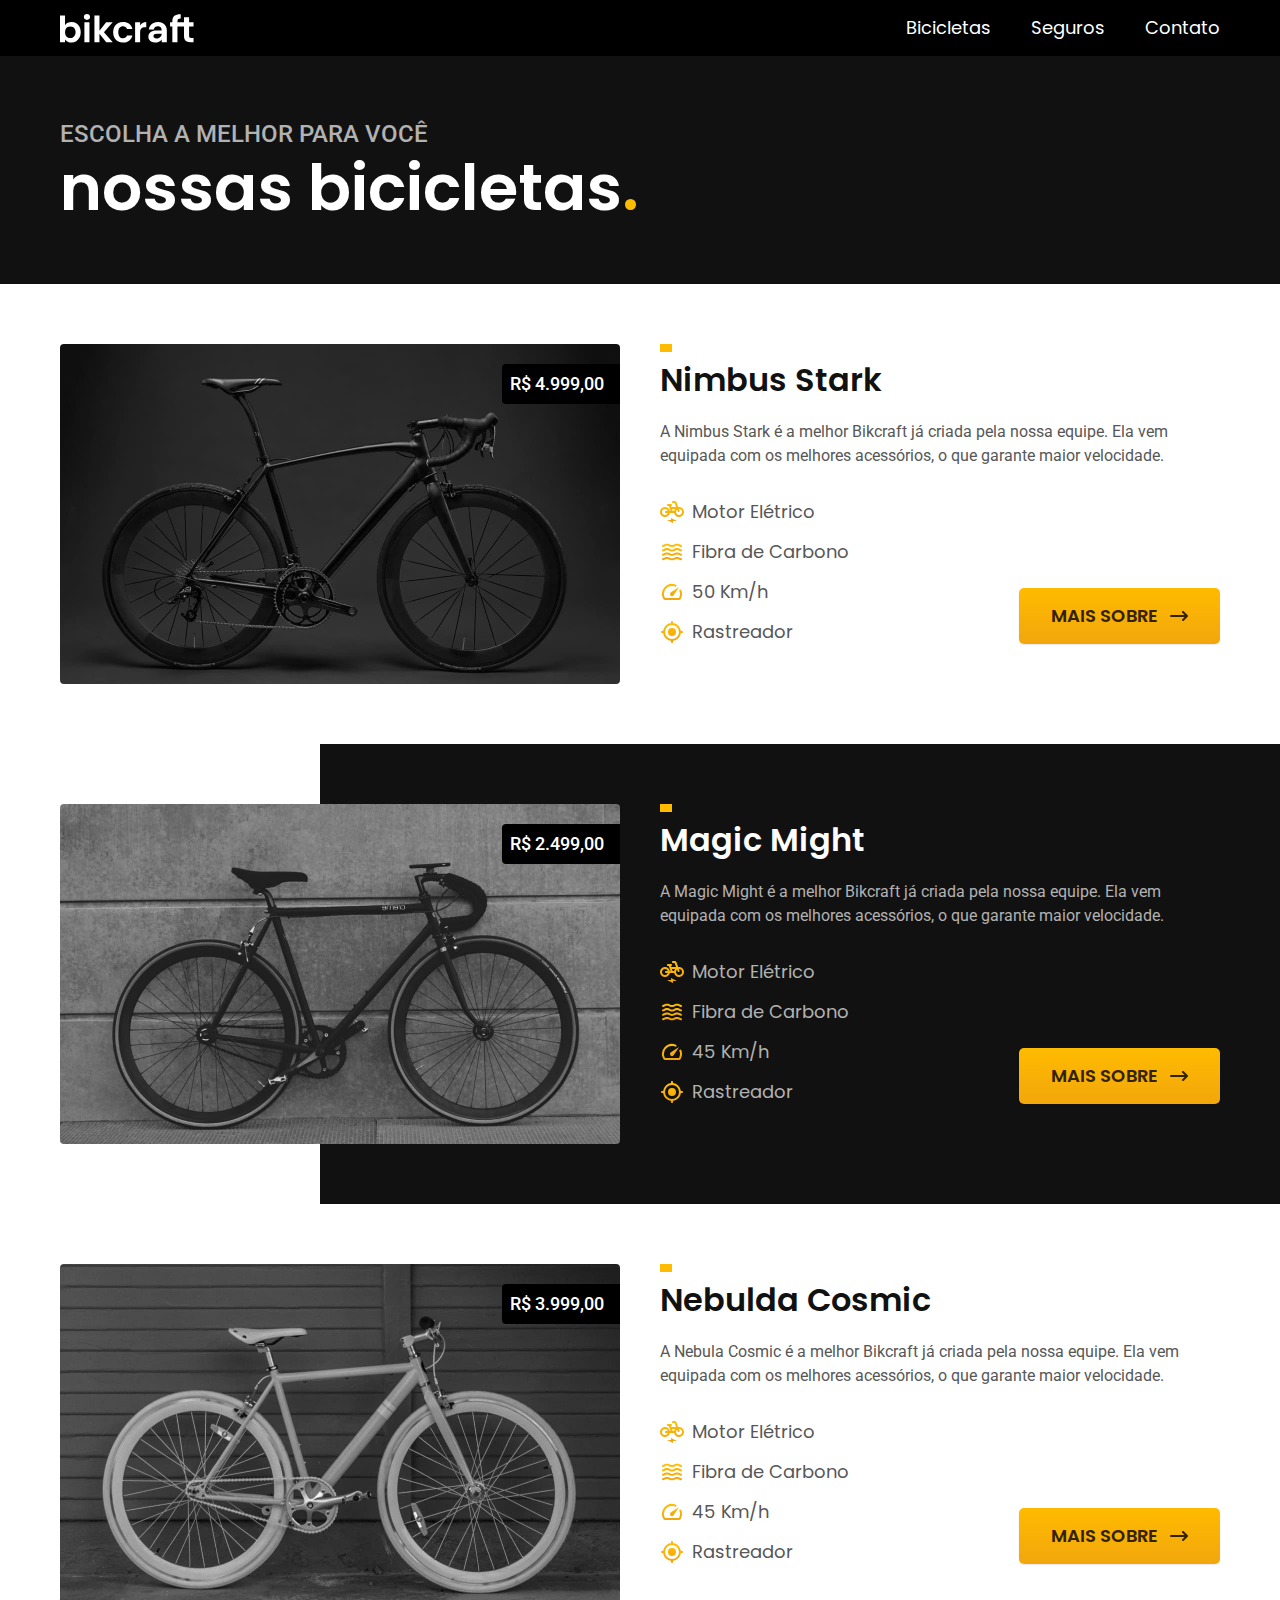
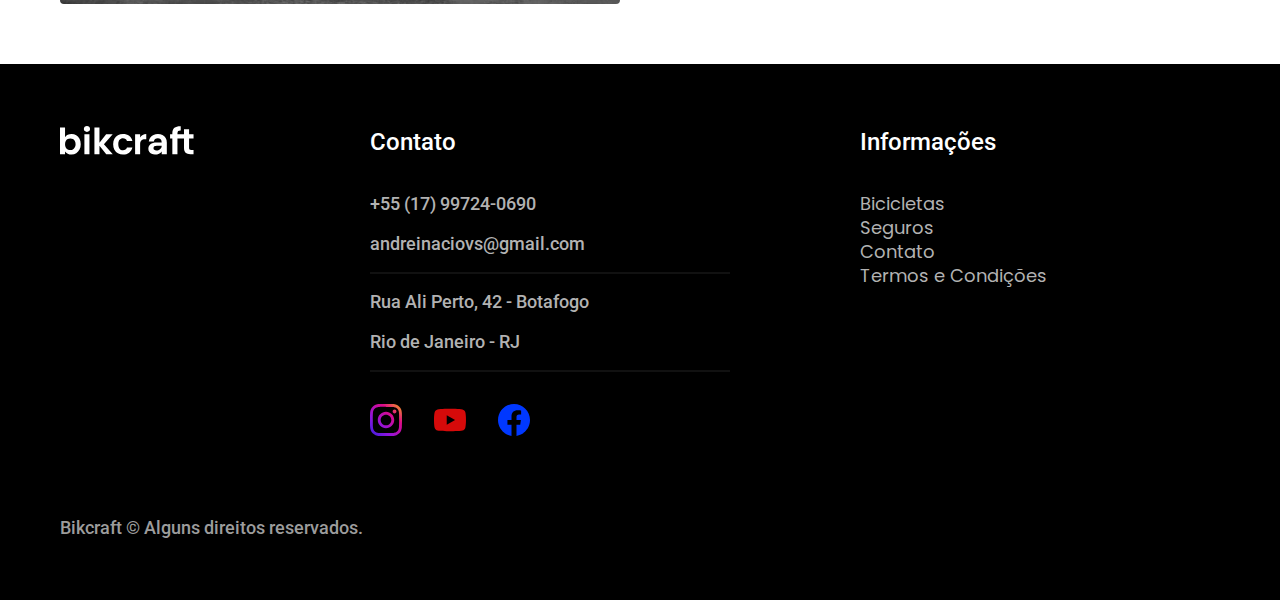
==== bicicletas.html @ 6a209687 "feat (bicicletas): criacao da pagina de bicicletas" ====
<!DOCTYPE html>
<html lang="en">

<head>
  <meta charset="UTF-8" />
  <meta name="viewport" content="width=device-width, initial-scale=1.0" />
  <meta name="description" content="Termos e condições de uso de nossos produtos." />
  <link rel="preconnect" href="https://fonts.googleapis.com" />
  <link rel="preconnect" href="https://fonts.gstatic.com" crossorigin />
  <link
    href="https://fonts.googleapis.com/css2?family=Poppins:ital,wght@0,100;0,200;0,300;0,400;0,500;0,600;0,700;0,800;0,900;1,100;1,200;1,300;1,400;1,500;1,600;1,700;1,800;1,900&family=Roboto:ital,wght@0,100;0,300;0,400;0,500;0,700;0,900;1,100;1,300;1,400;1,500;1,700;1,900&family=Merriweather:ital,wght@0,300;0,400;0,700;0,900;1,300;1,400;1,700;1,900&display=swap"
    rel="stylesheet" />
  <link rel="stylesheet" href="./css/style.css" />
  <link rel="shortcut icon" href="./img/favicon.svg" type="image/x-icon" />
  <title>Bikcraft - Bicicletas</title>
</head>

<body id="bicicletas">
  <!--  HEADER -->
  <header class="header-bg">
    <div class="container header">
      <a class="logo" href="./">
        <img src="./img/bikcraft.svg" alt="Bikcraft" />
      </a>
      <nav aria-label="primaria">
        <ul class="header-menu c0 font1-m">
          <li>
            <a class="header-bicicletas" href="./bicicletas.html">Bicicletas</a>
          </li>
          <li><a class="header-seguros" href="./seguros.html">Seguros</a></li>
          <li><a class="header-contato" href="./contato.html">Contato</a></li>
        </ul>
      </nav>
    </div>
  </header>

  <main>
    <div class="title-bg">
      <div class="title container">
        <span class="font2-l-bold c5">ESCOLHA A MELHOR PARA VOCÊ</span>
        <h1 class="termo-title c0 font1-2xl">
          nossas bicicletas<span class="p1">.</span>
        </h1>
      </div>
    </div>

    <div class="bicicletas container">
      <div class="bicicletas-imagem">
        <img src="./img/bicicletas/nimbus.jpg" alt="Bicicleat Preta">
        <span class="font2-m c0">R$ 4.999,00</span>
      </div>
      <div class="bicicletas-conteudo">
        <h2 class="font1-xl">Nimbus Stark</h2>
        <p class="font2-s c8">A Nimbus Stark é a melhor Bikcraft já criada pela nossa equipe. Ela vem equipada com os
          melhores
          acessórios, o que garante maior velocidade.</p>
        <ul class="font1-m c8">
          <li><img src="./img/icones/eletrica.svg" alt="">Motor Elétrico</li>
          <li><img src="./img//icones/carbono.svg" alt="">Fibra de Carbono</li>
          <li><img src="./img/icones/velocidade.svg" alt="">50 Km/h</li>
          <li><img src="./img/icones/rastreador.svg" alt="">Rastreador</li>
        </ul>
        <a class="btn seta" href="./bicicletas/nimbus.html">MAIS SOBRE</a>
      </div>
    </div>

    <div class="bicicletas-bg">
      <div class="bicicletas container">
        <div class="bicicletas-imagem">
          <img src="./img/bicicletas/magic.jpg" alt="Bicicleat Preta">
          <span class="font2-m c0">R$ 2.499,00</span>
        </div>
        <div class="bicicletas-conteudo">
          <h2 class="font1-xl c0">Magic Might</h2>
          <p class="font2-s c5">A Magic Might é a melhor Bikcraft já criada pela nossa equipe. Ela vem equipada com os
            melhores acessórios, o que garante maior velocidade.</p>
          <ul class="font1-m c5">
            <li><img src="./img/icones/eletrica.svg" alt="">Motor Elétrico</li>
            <li><img src="./img//icones/carbono.svg" alt="">Fibra de Carbono</li>
            <li><img src="./img/icones/velocidade.svg" alt="">45 Km/h</li>
            <li><img src="./img/icones/rastreador.svg" alt="">Rastreador</li>
          </ul>
          <a class="btn seta" href="./bicicletas/magic.html">MAIS SOBRE</a>
        </div>
      </div>
    </div>

    <div class="bicicletas container">
      <div class="bicicletas-imagem">
        <img src="./img/bicicletas/nebula.jpg" alt="Bicicleat cinza">
        <span class="font2-m c0">R$ 3.999,00</span>
      </div>
      <div class="bicicletas-conteudo">
        <h2 class="font1-xl">Nebulda Cosmic</h2>
        <p class="font2-s c8">A Nebula Cosmic é a melhor Bikcraft já criada pela nossa equipe. Ela vem equipada com os
          melhores acessórios, o que garante maior velocidade.</p>
        <ul class="font1-m c8">
          <li><img src="./img/icones/eletrica.svg" alt="">Motor Elétrico</li>
          <li><img src="./img//icones/carbono.svg" alt="">Fibra de Carbono</li>
          <li><img src="./img/icones/velocidade.svg" alt="">45 Km/h</li>
          <li><img src="./img/icones/rastreador.svg" alt="">Rastreador</li>
        </ul>
        <a class="btn seta" href="./bicicletas/nebula.html">MAIS SOBRE</a>
      </div>
    </div>
  </main>

  <!-- Footer -->
  <footer class="footer-bg">
    <div class="container footer">
      <img src="./img/bikcraft.svg" alt="" />
      <div class="footer-contato">
        <h3 class="font2-l-bold c0">Contato</h3>
        <ul class="font2-m c5">
          <li><a href="tel:+5517997240690">+55 (17) 99724-0690</a></li>
          <li>
            <a href="mailto:andreinaciovs@gmail.com">andreinaciovs@gmail.com</a>
          </li>
          <li>Rua Ali Perto, 42 - Botafogo</li>
          <li>Rio de Janeiro - RJ</li>
        </ul>
        <div class="footer-redes">
          <a href="./">
            <img src="./img/redes/instagram.svg" alt="Instagram" />
          </a>
          <a href="./">
            <img src="./img/redes/youtube.svg" alt="Youtube" />
          </a>
          <a href="./">
            <img src="./img/redes/facebook.svg" alt="Facebook" />
          </a>
        </div>
      </div>
      <div class="footer-informacoes">
        <h3 class="font2-l-bold c0">Informações</h3>
        <nav>
          <ul class="font1-m c5">
            <li><a href="./bicicletas.html">Bicicletas</a></li>
            <li><a href="./seguros.html">Seguros</a></li>
            <li><a href="./contato.html">Contato</a></li>
            <li><a href="./termos.html">Termos e Condições</a></li>
          </ul>
        </nav>
      </div>
      <p class="footer-copy font2-m c6">
        Bikcraft © Alguns direitos reservados.
      </p>
    </div>
  </footer>
</body>

</html>
---- css/style.css ----
@import "./global/global.css";
@import "./utils/tipografia.css";
@import "./utils/cores.css";

@import "./global/header.css";
@import "./global/footer.css";

/* Utilidades */
@import "./utils/components.css";

/* Home */
@import "./home/introducao.css";
@import "./home/tecnologia.css";
@import "./home/parceiros.css";
@import "./home/depoimento.css";

/* Bicicletas */
@import "./bicicletas/bicicletas-list.css";
@import "./bicicletas/bicicletas.css";

/* Seguros */
@import "./home/seguros.css";

/* Termos */
@import "./termos/termos.css";
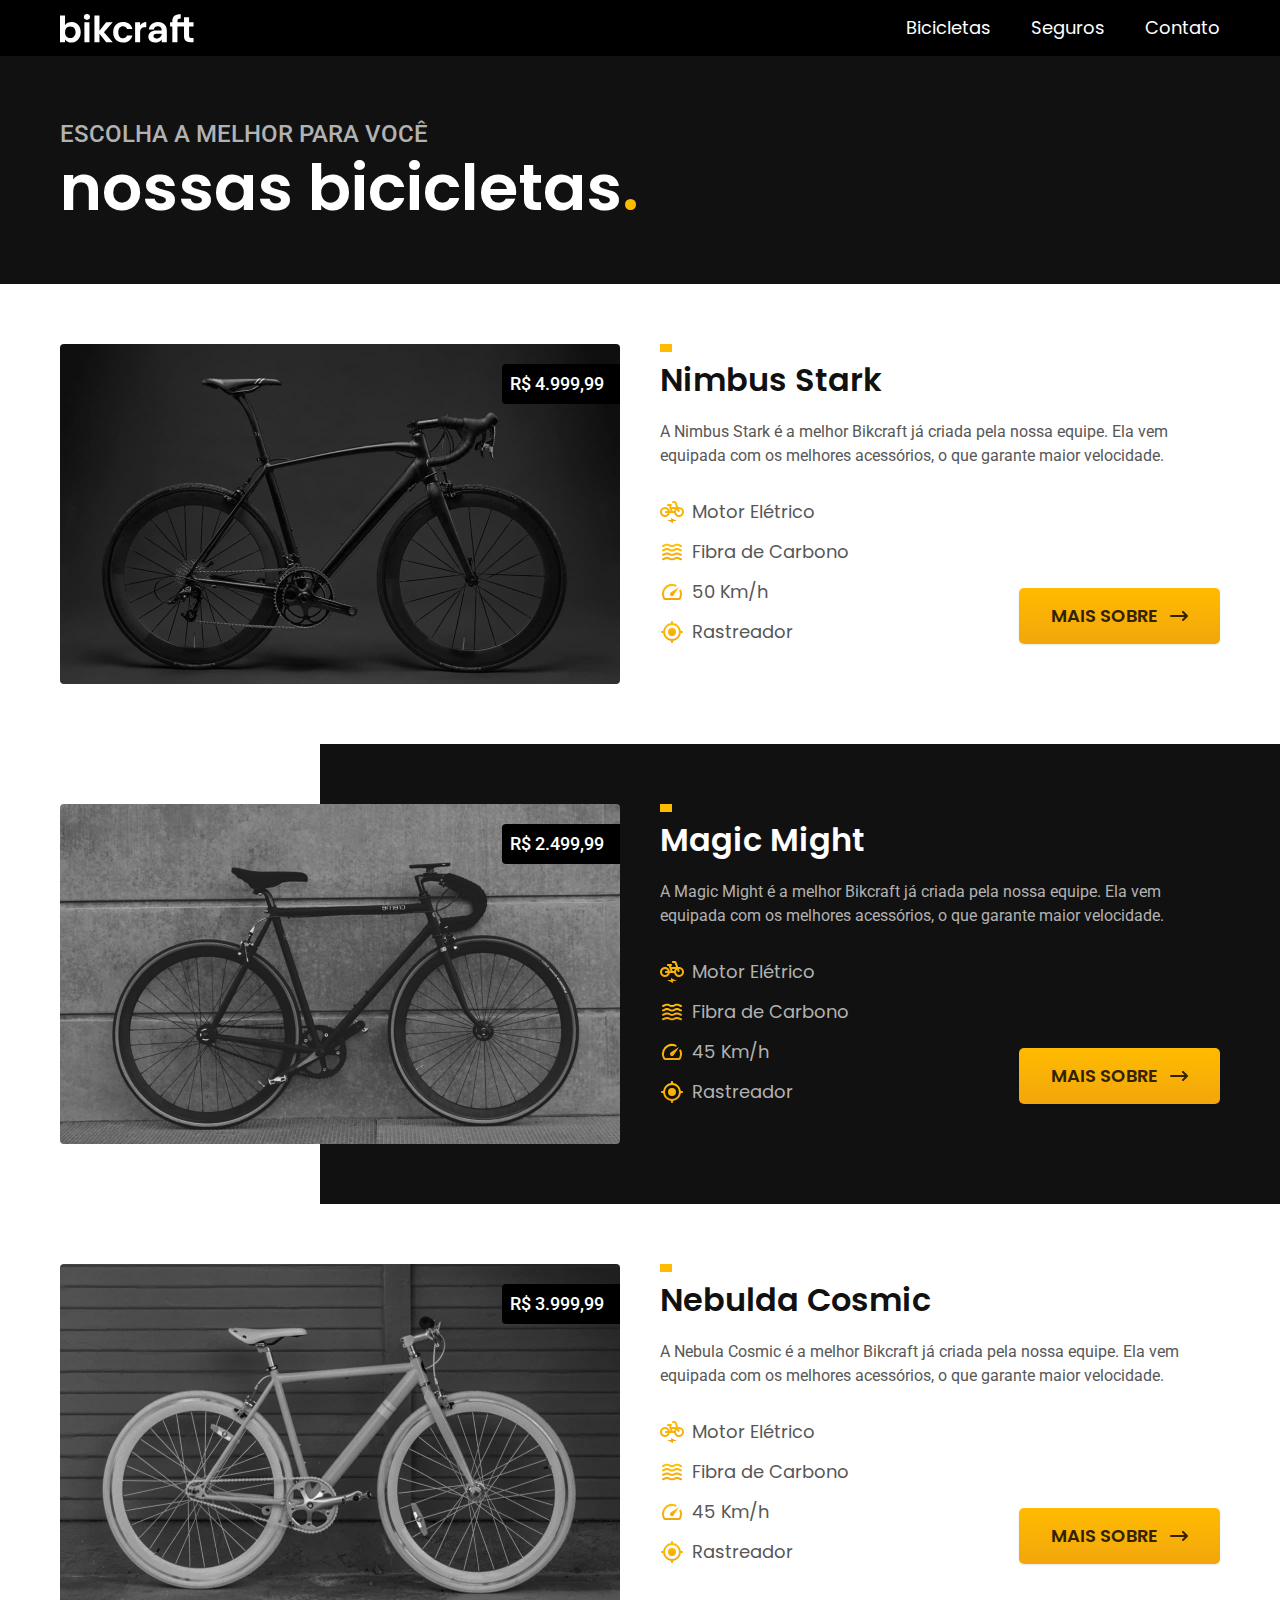
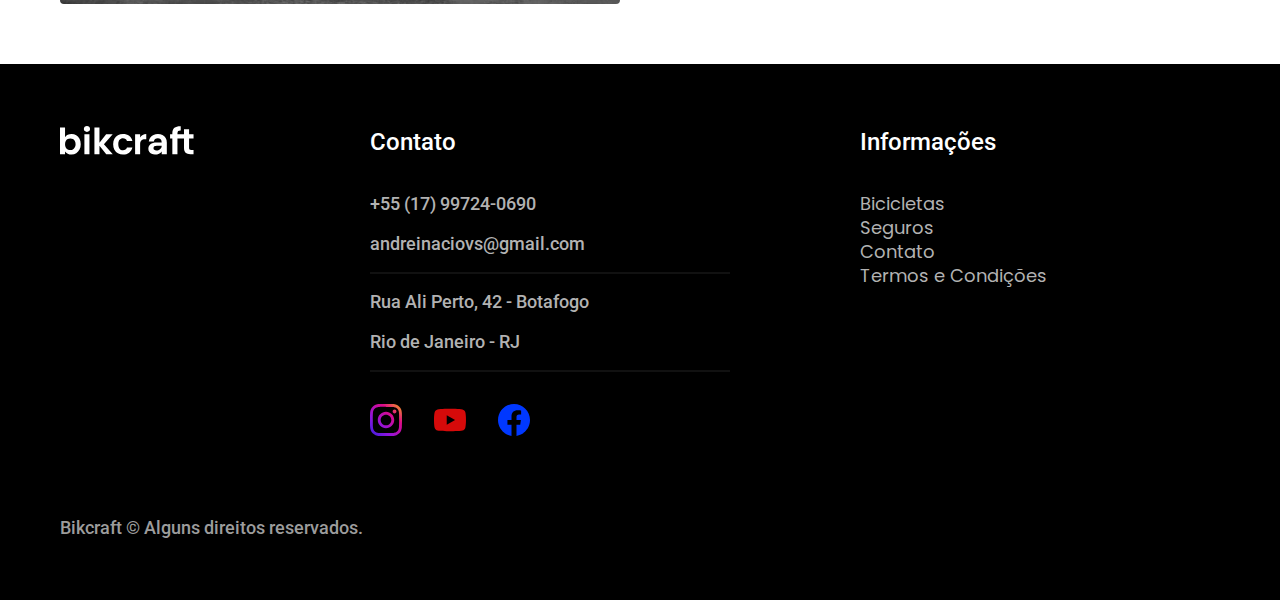
==== commit 095cc516: "fix (global): alterando precificacoes" ====
--- a/bicicletas.html
+++ b/bicicletas.html
@@ -1,152 +1,182 @@
 <!DOCTYPE html>
 <html lang="en">
+  <head>
+    <meta charset="UTF-8" />
+    <meta name="viewport" content="width=device-width, initial-scale=1.0" />
+    <meta
+      name="description"
+      content="Termos e condições de uso de nossos produtos."
+    />
+    <link rel="preconnect" href="https://fonts.googleapis.com" />
+    <link rel="preconnect" href="https://fonts.gstatic.com" crossorigin />
+    <link
+      href="https://fonts.googleapis.com/css2?family=Poppins:ital,wght@0,100;0,200;0,300;0,400;0,500;0,600;0,700;0,800;0,900;1,100;1,200;1,300;1,400;1,500;1,600;1,700;1,800;1,900&family=Roboto:ital,wght@0,100;0,300;0,400;0,500;0,700;0,900;1,100;1,300;1,400;1,500;1,700;1,900&family=Merriweather:ital,wght@0,300;0,400;0,700;0,900;1,300;1,400;1,700;1,900&display=swap"
+      rel="stylesheet"
+    />
+    <link rel="stylesheet" href="./css/style.css" />
+    <link rel="shortcut icon" href="./img/favicon.svg" type="image/x-icon" />
+    <title>Bikcraft - Bicicletas</title>
+  </head>
 
-<head>
-  <meta charset="UTF-8" />
-  <meta name="viewport" content="width=device-width, initial-scale=1.0" />
-  <meta name="description" content="Termos e condições de uso de nossos produtos." />
-  <link rel="preconnect" href="https://fonts.googleapis.com" />
-  <link rel="preconnect" href="https://fonts.gstatic.com" crossorigin />
-  <link
-    href="https://fonts.googleapis.com/css2?family=Poppins:ital,wght@0,100;0,200;0,300;0,400;0,500;0,600;0,700;0,800;0,900;1,100;1,200;1,300;1,400;1,500;1,600;1,700;1,800;1,900&family=Roboto:ital,wght@0,100;0,300;0,400;0,500;0,700;0,900;1,100;1,300;1,400;1,500;1,700;1,900&family=Merriweather:ital,wght@0,300;0,400;0,700;0,900;1,300;1,400;1,700;1,900&display=swap"
-    rel="stylesheet" />
-  <link rel="stylesheet" href="./css/style.css" />
-  <link rel="shortcut icon" href="./img/favicon.svg" type="image/x-icon" />
-  <title>Bikcraft - Bicicletas</title>
-</head>
-
-<body id="bicicletas">
-  <!--  HEADER -->
-  <header class="header-bg">
-    <div class="container header">
-      <a class="logo" href="./">
-        <img src="./img/bikcraft.svg" alt="Bikcraft" />
-      </a>
-      <nav aria-label="primaria">
-        <ul class="header-menu c0 font1-m">
-          <li>
-            <a class="header-bicicletas" href="./bicicletas.html">Bicicletas</a>
-          </li>
-          <li><a class="header-seguros" href="./seguros.html">Seguros</a></li>
-          <li><a class="header-contato" href="./contato.html">Contato</a></li>
-        </ul>
-      </nav>
-    </div>
-  </header>
-
-  <main>
-    <div class="title-bg">
-      <div class="title container">
-        <span class="font2-l-bold c5">ESCOLHA A MELHOR PARA VOCÊ</span>
-        <h1 class="termo-title c0 font1-2xl">
-          nossas bicicletas<span class="p1">.</span>
-        </h1>
-      </div>
-    </div>
-
-    <div class="bicicletas container">
-      <div class="bicicletas-imagem">
-        <img src="./img/bicicletas/nimbus.jpg" alt="Bicicleat Preta">
-        <span class="font2-m c0">R$ 4.999,00</span>
-      </div>
-      <div class="bicicletas-conteudo">
-        <h2 class="font1-xl">Nimbus Stark</h2>
-        <p class="font2-s c8">A Nimbus Stark é a melhor Bikcraft já criada pela nossa equipe. Ela vem equipada com os
-          melhores
-          acessórios, o que garante maior velocidade.</p>
-        <ul class="font1-m c8">
-          <li><img src="./img/icones/eletrica.svg" alt="">Motor Elétrico</li>
-          <li><img src="./img//icones/carbono.svg" alt="">Fibra de Carbono</li>
-          <li><img src="./img/icones/velocidade.svg" alt="">50 Km/h</li>
-          <li><img src="./img/icones/rastreador.svg" alt="">Rastreador</li>
-        </ul>
-        <a class="btn seta" href="./bicicletas/nimbus.html">MAIS SOBRE</a>
-      </div>
-    </div>
-
-    <div class="bicicletas-bg">
-      <div class="bicicletas container">
-        <div class="bicicletas-imagem">
-          <img src="./img/bicicletas/magic.jpg" alt="Bicicleat Preta">
-          <span class="font2-m c0">R$ 2.499,00</span>
-        </div>
-        <div class="bicicletas-conteudo">
-          <h2 class="font1-xl c0">Magic Might</h2>
-          <p class="font2-s c5">A Magic Might é a melhor Bikcraft já criada pela nossa equipe. Ela vem equipada com os
-            melhores acessórios, o que garante maior velocidade.</p>
-          <ul class="font1-m c5">
-            <li><img src="./img/icones/eletrica.svg" alt="">Motor Elétrico</li>
-            <li><img src="./img//icones/carbono.svg" alt="">Fibra de Carbono</li>
-            <li><img src="./img/icones/velocidade.svg" alt="">45 Km/h</li>
-            <li><img src="./img/icones/rastreador.svg" alt="">Rastreador</li>
-          </ul>
-          <a class="btn seta" href="./bicicletas/magic.html">MAIS SOBRE</a>
-        </div>
-      </div>
-    </div>
-
-    <div class="bicicletas container">
-      <div class="bicicletas-imagem">
-        <img src="./img/bicicletas/nebula.jpg" alt="Bicicleat cinza">
-        <span class="font2-m c0">R$ 3.999,00</span>
-      </div>
-      <div class="bicicletas-conteudo">
-        <h2 class="font1-xl">Nebulda Cosmic</h2>
-        <p class="font2-s c8">A Nebula Cosmic é a melhor Bikcraft já criada pela nossa equipe. Ela vem equipada com os
-          melhores acessórios, o que garante maior velocidade.</p>
-        <ul class="font1-m c8">
-          <li><img src="./img/icones/eletrica.svg" alt="">Motor Elétrico</li>
-          <li><img src="./img//icones/carbono.svg" alt="">Fibra de Carbono</li>
-          <li><img src="./img/icones/velocidade.svg" alt="">45 Km/h</li>
-          <li><img src="./img/icones/rastreador.svg" alt="">Rastreador</li>
-        </ul>
-        <a class="btn seta" href="./bicicletas/nebula.html">MAIS SOBRE</a>
-      </div>
-    </div>
-  </main>
-
-  <!-- Footer -->
-  <footer class="footer-bg">
-    <div class="container footer">
-      <img src="./img/bikcraft.svg" alt="" />
-      <div class="footer-contato">
-        <h3 class="font2-l-bold c0">Contato</h3>
-        <ul class="font2-m c5">
-          <li><a href="tel:+5517997240690">+55 (17) 99724-0690</a></li>
-          <li>
-            <a href="mailto:andreinaciovs@gmail.com">andreinaciovs@gmail.com</a>
-          </li>
-          <li>Rua Ali Perto, 42 - Botafogo</li>
-          <li>Rio de Janeiro - RJ</li>
-        </ul>
-        <div class="footer-redes">
-          <a href="./">
-            <img src="./img/redes/instagram.svg" alt="Instagram" />
-          </a>
-          <a href="./">
-            <img src="./img/redes/youtube.svg" alt="Youtube" />
-          </a>
-          <a href="./">
-            <img src="./img/redes/facebook.svg" alt="Facebook" />
-          </a>
-        </div>
-      </div>
-      <div class="footer-informacoes">
-        <h3 class="font2-l-bold c0">Informações</h3>
-        <nav>
-          <ul class="font1-m c5">
-            <li><a href="./bicicletas.html">Bicicletas</a></li>
-            <li><a href="./seguros.html">Seguros</a></li>
-            <li><a href="./contato.html">Contato</a></li>
-            <li><a href="./termos.html">Termos e Condições</a></li>
+  <body id="bicicletas">
+    <!--  HEADER -->
+    <header class="header-bg">
+      <div class="container header">
+        <a class="logo" href="./">
+          <img src="./img/bikcraft.svg" alt="Bikcraft" />
+        </a>
+        <nav aria-label="primaria">
+          <ul class="header-menu c0 font1-m">
+            <li>
+              <a class="header-bicicletas" href="./bicicletas.html"
+                >Bicicletas</a
+              >
+            </li>
+            <li><a class="header-seguros" href="./seguros.html">Seguros</a></li>
+            <li><a class="header-contato" href="./contato.html">Contato</a></li>
           </ul>
         </nav>
       </div>
-      <p class="footer-copy font2-m c6">
-        Bikcraft © Alguns direitos reservados.
-      </p>
-    </div>
-  </footer>
-</body>
+    </header>
 
-</html>+    <main>
+      <!-- Titulo -->
+      <div class="title-bg">
+        <div class="title container">
+          <span class="font2-l-bold c5">ESCOLHA A MELHOR PARA VOCÊ</span>
+          <h1 class="termo-title c0 font1-2xl">
+            nossas bicicletas<span class="p1">.</span>
+          </h1>
+        </div>
+      </div>
+
+      <!-- Conteudo -->
+      <div class="bicicletas container">
+        <div class="bicicletas-imagem">
+          <img src="./img/bicicletas/nimbus.jpg" alt="Bicicleat Preta" />
+          <span class="font2-m c0">R$ 4.999,99</span>
+        </div>
+        <div class="bicicletas-conteudo">
+          <h2 class="font1-xl">Nimbus Stark</h2>
+          <p class="font2-s c8">
+            A Nimbus Stark é a melhor Bikcraft já criada pela nossa equipe. Ela
+            vem equipada com os melhores acessórios, o que garante maior
+            velocidade.
+          </p>
+          <ul class="font1-m c8">
+            <li>
+              <img src="./img/icones/eletrica.svg" alt="" />Motor Elétrico
+            </li>
+            <li>
+              <img src="./img//icones/carbono.svg" alt="" />Fibra de Carbono
+            </li>
+            <li><img src="./img/icones/velocidade.svg" alt="" />50 Km/h</li>
+            <li><img src="./img/icones/rastreador.svg" alt="" />Rastreador</li>
+          </ul>
+          <a class="btn seta" href="./bicicletas/nimbus.html">MAIS SOBRE</a>
+        </div>
+      </div>
+      <!-- Conteudo -->
+      <div class="bicicletas-bg">
+        <div class="bicicletas container">
+          <div class="bicicletas-imagem">
+            <img src="./img/bicicletas/magic.jpg" alt="Bicicleat Preta" />
+            <span class="font2-m c0">R$ 2.499,99</span>
+          </div>
+          <div class="bicicletas-conteudo">
+            <h2 class="font1-xl c0">Magic Might</h2>
+            <p class="font2-s c5">
+              A Magic Might é a melhor Bikcraft já criada pela nossa equipe. Ela
+              vem equipada com os melhores acessórios, o que garante maior
+              velocidade.
+            </p>
+            <ul class="font1-m c5">
+              <li>
+                <img src="./img/icones/eletrica.svg" alt="" />Motor Elétrico
+              </li>
+              <li>
+                <img src="./img//icones/carbono.svg" alt="" />Fibra de Carbono
+              </li>
+              <li><img src="./img/icones/velocidade.svg" alt="" />45 Km/h</li>
+              <li>
+                <img src="./img/icones/rastreador.svg" alt="" />Rastreador
+              </li>
+            </ul>
+            <a class="btn seta" href="./bicicletas/magic.html">MAIS SOBRE</a>
+          </div>
+        </div>
+      </div>
+      <!-- Conteudo -->
+      <div class="bicicletas container">
+        <div class="bicicletas-imagem">
+          <img src="./img/bicicletas/nebula.jpg" alt="Bicicleat cinza" />
+          <span class="font2-m c0">R$ 3.999,99</span>
+        </div>
+        <div class="bicicletas-conteudo">
+          <h2 class="font1-xl">Nebulda Cosmic</h2>
+          <p class="font2-s c8">
+            A Nebula Cosmic é a melhor Bikcraft já criada pela nossa equipe. Ela
+            vem equipada com os melhores acessórios, o que garante maior
+            velocidade.
+          </p>
+          <ul class="font1-m c8">
+            <li>
+              <img src="./img/icones/eletrica.svg" alt="" />Motor Elétrico
+            </li>
+            <li>
+              <img src="./img//icones/carbono.svg" alt="" />Fibra de Carbono
+            </li>
+            <li><img src="./img/icones/velocidade.svg" alt="" />45 Km/h</li>
+            <li><img src="./img/icones/rastreador.svg" alt="" />Rastreador</li>
+          </ul>
+          <a class="btn seta" href="./bicicletas/nebula.html">MAIS SOBRE</a>
+        </div>
+      </div>
+    </main>
+
+    <!-- Footer -->
+    <footer class="footer-bg">
+      <div class="container footer">
+        <img src="./img/bikcraft.svg" alt="" />
+        <div class="footer-contato">
+          <h3 class="font2-l-bold c0">Contato</h3>
+          <ul class="font2-m c5">
+            <li><a href="tel:+5517997240690">+55 (17) 99724-0690</a></li>
+            <li>
+              <a href="mailto:andreinaciovs@gmail.com"
+                >andreinaciovs@gmail.com</a
+              >
+            </li>
+            <li>Rua Ali Perto, 42 - Botafogo</li>
+            <li>Rio de Janeiro - RJ</li>
+          </ul>
+          <div class="footer-redes">
+            <a href="./">
+              <img src="./img/redes/instagram.svg" alt="Instagram" />
+            </a>
+            <a href="./">
+              <img src="./img/redes/youtube.svg" alt="Youtube" />
+            </a>
+            <a href="./">
+              <img src="./img/redes/facebook.svg" alt="Facebook" />
+            </a>
+          </div>
+        </div>
+        <div class="footer-informacoes">
+          <h3 class="font2-l-bold c0">Informações</h3>
+          <nav>
+            <ul class="font1-m c5">
+              <li><a href="./bicicletas.html">Bicicletas</a></li>
+              <li><a href="./seguros.html">Seguros</a></li>
+              <li><a href="./contato.html">Contato</a></li>
+              <li><a href="./termos.html">Termos e Condições</a></li>
+            </ul>
+          </nav>
+        </div>
+        <p class="footer-copy font2-m c6">
+          Bikcraft © Alguns direitos reservados.
+        </p>
+      </div>
+    </footer>
+  </body>
+</html>
--- a/css/style.css
+++ b/css/style.css
@@ -14,12 +14,18 @@
 @import "./home/parceiros.css";
 @import "./home/depoimento.css";
 
+/* Bicicleta */
+@import "./bicicleta/bicicleta.css";
+@import "./bicicleta/seguro.css";
+
 /* Bicicletas */
 @import "./bicicletas/bicicletas-list.css";
 @import "./bicicletas/bicicletas.css";
 
 /* Seguros */
-@import "./home/seguros.css";
+@import "./seguros/seguros.css";
+@import "./seguros/vantagens.css";
+@import "./seguros/perguntas.css";
 
 /* Termos */
 @import "./termos/termos.css";
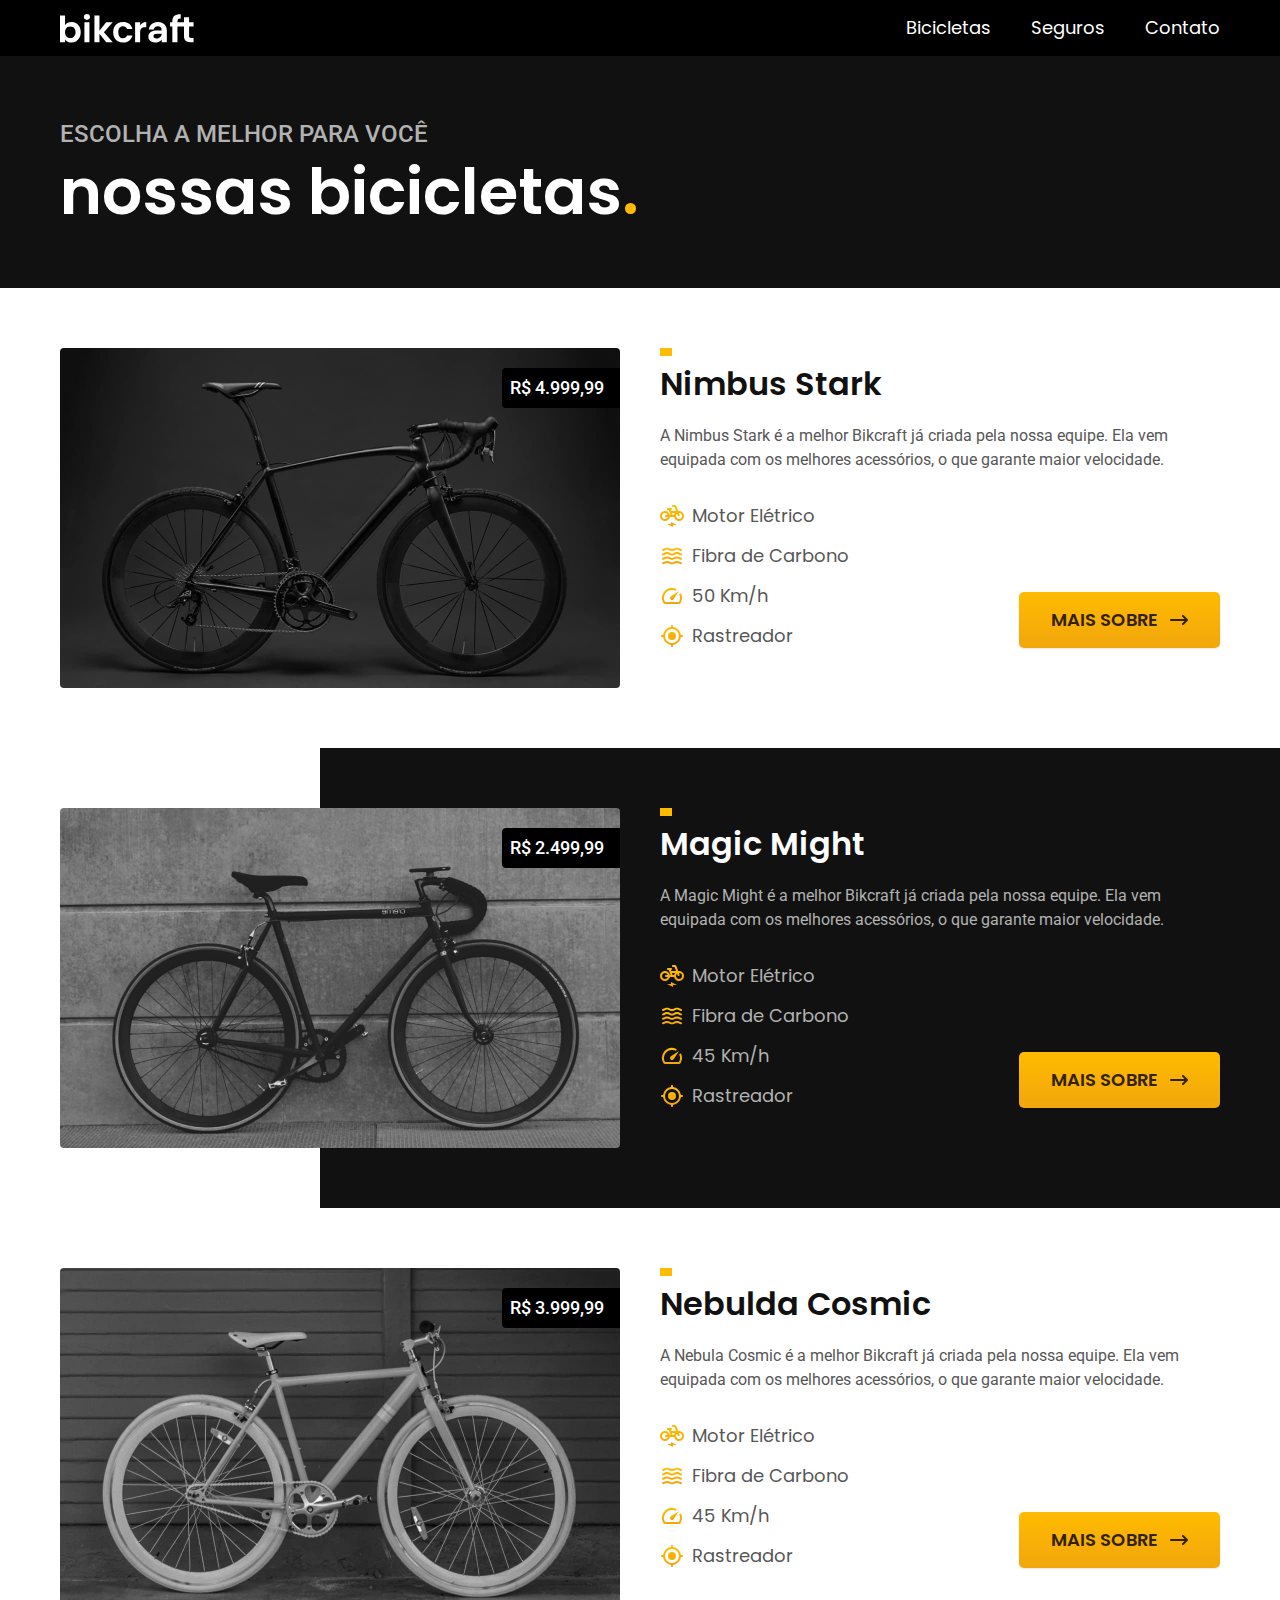
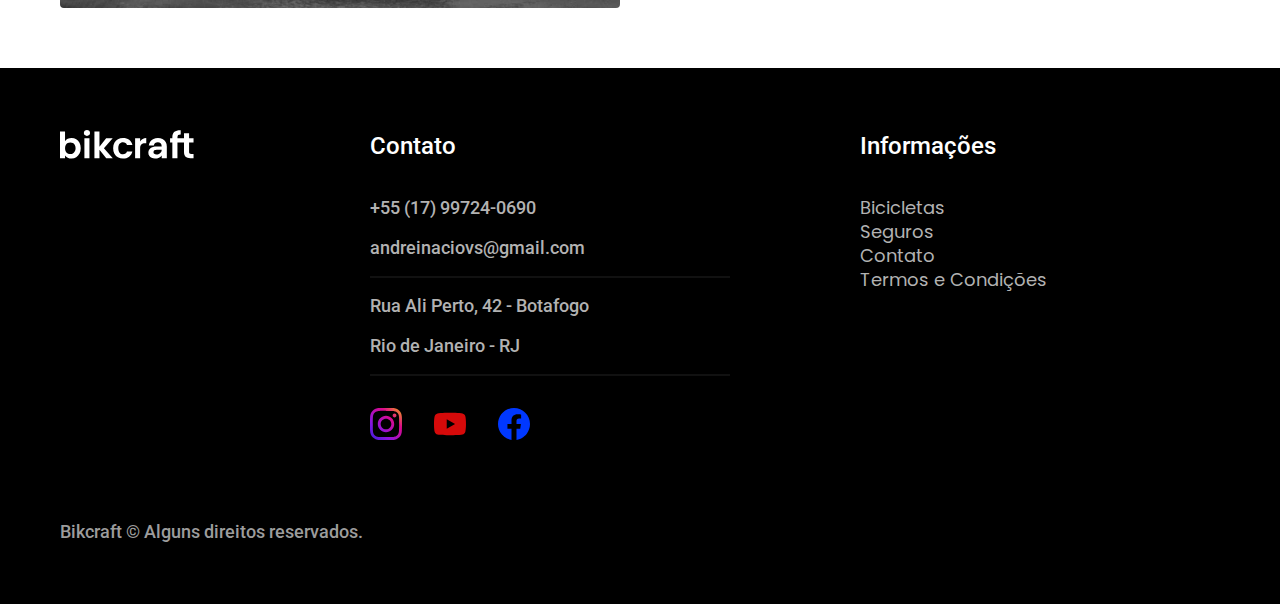
==== commit 2e9e4555: "fix (global): alterando tag errada do title" ====
--- a/bicicletas.html
+++ b/bicicletas.html
@@ -1,125 +1,91 @@
 <!DOCTYPE html>
 <html lang="en">
-  <head>
-    <meta charset="UTF-8" />
-    <meta name="viewport" content="width=device-width, initial-scale=1.0" />
-    <meta
-      name="description"
-      content="Termos e condições de uso de nossos produtos."
-    />
-    <link rel="preconnect" href="https://fonts.googleapis.com" />
-    <link rel="preconnect" href="https://fonts.gstatic.com" crossorigin />
-    <link
-      href="https://fonts.googleapis.com/css2?family=Poppins:ital,wght@0,100;0,200;0,300;0,400;0,500;0,600;0,700;0,800;0,900;1,100;1,200;1,300;1,400;1,500;1,600;1,700;1,800;1,900&family=Roboto:ital,wght@0,100;0,300;0,400;0,500;0,700;0,900;1,100;1,300;1,400;1,500;1,700;1,900&family=Merriweather:ital,wght@0,300;0,400;0,700;0,900;1,300;1,400;1,700;1,900&display=swap"
-      rel="stylesheet"
-    />
-    <link rel="stylesheet" href="./css/style.css" />
-    <link rel="shortcut icon" href="./img/favicon.svg" type="image/x-icon" />
-    <title>Bikcraft - Bicicletas</title>
-  </head>
 
-  <body id="bicicletas">
-    <!--  HEADER -->
-    <header class="header-bg">
-      <div class="container header">
-        <a class="logo" href="./">
-          <img src="./img/bikcraft.svg" alt="Bikcraft" />
-        </a>
-        <nav aria-label="primaria">
-          <ul class="header-menu c0 font1-m">
-            <li>
-              <a class="header-bicicletas" href="./bicicletas.html"
-                >Bicicletas</a
-              >
-            </li>
-            <li><a class="header-seguros" href="./seguros.html">Seguros</a></li>
-            <li><a class="header-contato" href="./contato.html">Contato</a></li>
-          </ul>
-        </nav>
+<head>
+  <meta charset="UTF-8" />
+  <meta name="viewport" content="width=device-width, initial-scale=1.0" />
+  <meta name="description" content="Termos e condições de uso de nossos produtos." />
+  <link rel="preconnect" href="https://fonts.googleapis.com" />
+  <link rel="preconnect" href="https://fonts.gstatic.com" crossorigin />
+  <link
+    href="https://fonts.googleapis.com/css2?family=Poppins:ital,wght@0,100;0,200;0,300;0,400;0,500;0,600;0,700;0,800;0,900;1,100;1,200;1,300;1,400;1,500;1,600;1,700;1,800;1,900&family=Roboto:ital,wght@0,100;0,300;0,400;0,500;0,700;0,900;1,100;1,300;1,400;1,500;1,700;1,900&family=Merriweather:ital,wght@0,300;0,400;0,700;0,900;1,300;1,400;1,700;1,900&display=swap"
+    rel="stylesheet" />
+  <link rel="stylesheet" href="./css/style.css" />
+  <link rel="shortcut icon" href="./img/favicon.svg" type="image/x-icon" />
+  <title>Bikcraft - Bicicletas</title>
+</head>
+
+<body id="bicicletas">
+  <!--  HEADER -->
+  <header class="header-bg">
+    <div class="container header">
+      <a class="logo" href="./">
+        <img src="./img/bikcraft.svg" alt="Bikcraft" />
+      </a>
+      <nav aria-label="primaria">
+        <ul class="header-menu c0 font1-m">
+          <li>
+            <a class="header-bicicletas" href="./bicicletas.html">Bicicletas</a>
+          </li>
+          <li><a class="header-seguros" href="./seguros.html">Seguros</a></li>
+          <li><a class="header-contato" href="./contato.html">Contato</a></li>
+        </ul>
+      </nav>
+    </div>
+  </header>
+
+  <main>
+    <!-- Titulo -->
+    <div class="title-bg">
+      <div class="title container">
+        <p class="font2-l-bold c5">ESCOLHA A MELHOR PARA VOCÊ</p>
+        <h1 class="termo-title c0 font1-2xl">
+          nossas bicicletas<span class="p1">.</span>
+        </h1>
       </div>
-    </header>
+    </div>
 
-    <main>
-      <!-- Titulo -->
-      <div class="title-bg">
-        <div class="title container">
-          <span class="font2-l-bold c5">ESCOLHA A MELHOR PARA VOCÊ</span>
-          <h1 class="termo-title c0 font1-2xl">
-            nossas bicicletas<span class="p1">.</span>
-          </h1>
-        </div>
+    <!-- Conteudo -->
+    <div class="bicicletas container">
+      <div class="bicicletas-imagem">
+        <img src="./img/bicicletas/nimbus.jpg" alt="Bicicleat Preta" />
+        <span class="font2-m c0">R$ 4.999,99</span>
       </div>
-
-      <!-- Conteudo -->
+      <div class="bicicletas-conteudo">
+        <h2 class="font1-xl">Nimbus Stark</h2>
+        <p class="font2-s c8">
+          A Nimbus Stark é a melhor Bikcraft já criada pela nossa equipe. Ela
+          vem equipada com os melhores acessórios, o que garante maior
+          velocidade.
+        </p>
+        <ul class="font1-m c8">
+          <li>
+            <img src="./img/icones/eletrica.svg" alt="" />Motor Elétrico
+          </li>
+          <li>
+            <img src="./img//icones/carbono.svg" alt="" />Fibra de Carbono
+          </li>
+          <li><img src="./img/icones/velocidade.svg" alt="" />50 Km/h</li>
+          <li><img src="./img/icones/rastreador.svg" alt="" />Rastreador</li>
+        </ul>
+        <a class="btn seta" href="./bicicletas/nimbus.html">MAIS SOBRE</a>
+      </div>
+    </div>
+    <!-- Conteudo -->
+    <div class="bicicletas-bg">
       <div class="bicicletas container">
         <div class="bicicletas-imagem">
-          <img src="./img/bicicletas/nimbus.jpg" alt="Bicicleat Preta" />
-          <span class="font2-m c0">R$ 4.999,99</span>
+          <img src="./img/bicicletas/magic.jpg" alt="Bicicleat Preta" />
+          <span class="font2-m c0">R$ 2.499,99</span>
         </div>
         <div class="bicicletas-conteudo">
-          <h2 class="font1-xl">Nimbus Stark</h2>
-          <p class="font2-s c8">
-            A Nimbus Stark é a melhor Bikcraft já criada pela nossa equipe. Ela
+          <h2 class="font1-xl c0">Magic Might</h2>
+          <p class="font2-s c5">
+            A Magic Might é a melhor Bikcraft já criada pela nossa equipe. Ela
             vem equipada com os melhores acessórios, o que garante maior
             velocidade.
           </p>
-          <ul class="font1-m c8">
-            <li>
-              <img src="./img/icones/eletrica.svg" alt="" />Motor Elétrico
-            </li>
-            <li>
-              <img src="./img//icones/carbono.svg" alt="" />Fibra de Carbono
-            </li>
-            <li><img src="./img/icones/velocidade.svg" alt="" />50 Km/h</li>
-            <li><img src="./img/icones/rastreador.svg" alt="" />Rastreador</li>
-          </ul>
-          <a class="btn seta" href="./bicicletas/nimbus.html">MAIS SOBRE</a>
-        </div>
-      </div>
-      <!-- Conteudo -->
-      <div class="bicicletas-bg">
-        <div class="bicicletas container">
-          <div class="bicicletas-imagem">
-            <img src="./img/bicicletas/magic.jpg" alt="Bicicleat Preta" />
-            <span class="font2-m c0">R$ 2.499,99</span>
-          </div>
-          <div class="bicicletas-conteudo">
-            <h2 class="font1-xl c0">Magic Might</h2>
-            <p class="font2-s c5">
-              A Magic Might é a melhor Bikcraft já criada pela nossa equipe. Ela
-              vem equipada com os melhores acessórios, o que garante maior
-              velocidade.
-            </p>
-            <ul class="font1-m c5">
-              <li>
-                <img src="./img/icones/eletrica.svg" alt="" />Motor Elétrico
-              </li>
-              <li>
-                <img src="./img//icones/carbono.svg" alt="" />Fibra de Carbono
-              </li>
-              <li><img src="./img/icones/velocidade.svg" alt="" />45 Km/h</li>
-              <li>
-                <img src="./img/icones/rastreador.svg" alt="" />Rastreador
-              </li>
-            </ul>
-            <a class="btn seta" href="./bicicletas/magic.html">MAIS SOBRE</a>
-          </div>
-        </div>
-      </div>
-      <!-- Conteudo -->
-      <div class="bicicletas container">
-        <div class="bicicletas-imagem">
-          <img src="./img/bicicletas/nebula.jpg" alt="Bicicleat cinza" />
-          <span class="font2-m c0">R$ 3.999,99</span>
-        </div>
-        <div class="bicicletas-conteudo">
-          <h2 class="font1-xl">Nebulda Cosmic</h2>
-          <p class="font2-s c8">
-            A Nebula Cosmic é a melhor Bikcraft já criada pela nossa equipe. Ela
-            vem equipada com os melhores acessórios, o que garante maior
-            velocidade.
-          </p>
-          <ul class="font1-m c8">
+          <ul class="font1-m c5">
             <li>
               <img src="./img/icones/eletrica.svg" alt="" />Motor Elétrico
             </li>
@@ -127,56 +93,84 @@
               <img src="./img//icones/carbono.svg" alt="" />Fibra de Carbono
             </li>
             <li><img src="./img/icones/velocidade.svg" alt="" />45 Km/h</li>
-            <li><img src="./img/icones/rastreador.svg" alt="" />Rastreador</li>
+            <li>
+              <img src="./img/icones/rastreador.svg" alt="" />Rastreador
+            </li>
           </ul>
-          <a class="btn seta" href="./bicicletas/nebula.html">MAIS SOBRE</a>
+          <a class="btn seta" href="./bicicletas/magic.html">MAIS SOBRE</a>
         </div>
       </div>
-    </main>
+    </div>
+    <!-- Conteudo -->
+    <div class="bicicletas container">
+      <div class="bicicletas-imagem">
+        <img src="./img/bicicletas/nebula.jpg" alt="Bicicleat cinza" />
+        <span class="font2-m c0">R$ 3.999,99</span>
+      </div>
+      <div class="bicicletas-conteudo">
+        <h2 class="font1-xl">Nebulda Cosmic</h2>
+        <p class="font2-s c8">
+          A Nebula Cosmic é a melhor Bikcraft já criada pela nossa equipe. Ela
+          vem equipada com os melhores acessórios, o que garante maior
+          velocidade.
+        </p>
+        <ul class="font1-m c8">
+          <li>
+            <img src="./img/icones/eletrica.svg" alt="" />Motor Elétrico
+          </li>
+          <li>
+            <img src="./img//icones/carbono.svg" alt="" />Fibra de Carbono
+          </li>
+          <li><img src="./img/icones/velocidade.svg" alt="" />45 Km/h</li>
+          <li><img src="./img/icones/rastreador.svg" alt="" />Rastreador</li>
+        </ul>
+        <a class="btn seta" href="./bicicletas/nebula.html">MAIS SOBRE</a>
+      </div>
+    </div>
+  </main>
 
-    <!-- Footer -->
-    <footer class="footer-bg">
-      <div class="container footer">
-        <img src="./img/bikcraft.svg" alt="" />
-        <div class="footer-contato">
-          <h3 class="font2-l-bold c0">Contato</h3>
-          <ul class="font2-m c5">
-            <li><a href="tel:+5517997240690">+55 (17) 99724-0690</a></li>
-            <li>
-              <a href="mailto:andreinaciovs@gmail.com"
-                >andreinaciovs@gmail.com</a
-              >
-            </li>
-            <li>Rua Ali Perto, 42 - Botafogo</li>
-            <li>Rio de Janeiro - RJ</li>
+  <!-- Footer -->
+  <footer class="footer-bg">
+    <div class="container footer">
+      <img src="./img/bikcraft.svg" alt="" />
+      <div class="footer-contato">
+        <h3 class="font2-l-bold c0">Contato</h3>
+        <ul class="font2-m c5">
+          <li><a href="tel:+5517997240690">+55 (17) 99724-0690</a></li>
+          <li>
+            <a href="mailto:andreinaciovs@gmail.com">andreinaciovs@gmail.com</a>
+          </li>
+          <li>Rua Ali Perto, 42 - Botafogo</li>
+          <li>Rio de Janeiro - RJ</li>
+        </ul>
+        <div class="footer-redes">
+          <a href="./">
+            <img src="./img/redes/instagram.svg" alt="Instagram" />
+          </a>
+          <a href="./">
+            <img src="./img/redes/youtube.svg" alt="Youtube" />
+          </a>
+          <a href="./">
+            <img src="./img/redes/facebook.svg" alt="Facebook" />
+          </a>
+        </div>
+      </div>
+      <div class="footer-informacoes">
+        <h3 class="font2-l-bold c0">Informações</h3>
+        <nav>
+          <ul class="font1-m c5">
+            <li><a href="./bicicletas.html">Bicicletas</a></li>
+            <li><a href="./seguros.html">Seguros</a></li>
+            <li><a href="./contato.html">Contato</a></li>
+            <li><a href="./termos.html">Termos e Condições</a></li>
           </ul>
-          <div class="footer-redes">
-            <a href="./">
-              <img src="./img/redes/instagram.svg" alt="Instagram" />
-            </a>
-            <a href="./">
-              <img src="./img/redes/youtube.svg" alt="Youtube" />
-            </a>
-            <a href="./">
-              <img src="./img/redes/facebook.svg" alt="Facebook" />
-            </a>
-          </div>
-        </div>
-        <div class="footer-informacoes">
-          <h3 class="font2-l-bold c0">Informações</h3>
-          <nav>
-            <ul class="font1-m c5">
-              <li><a href="./bicicletas.html">Bicicletas</a></li>
-              <li><a href="./seguros.html">Seguros</a></li>
-              <li><a href="./contato.html">Contato</a></li>
-              <li><a href="./termos.html">Termos e Condições</a></li>
-            </ul>
-          </nav>
-        </div>
-        <p class="footer-copy font2-m c6">
-          Bikcraft © Alguns direitos reservados.
-        </p>
+        </nav>
       </div>
-    </footer>
-  </body>
-</html>
+      <p class="footer-copy font2-m c6">
+        Bikcraft © Alguns direitos reservados.
+      </p>
+    </div>
+  </footer>
+</body>
+
+</html>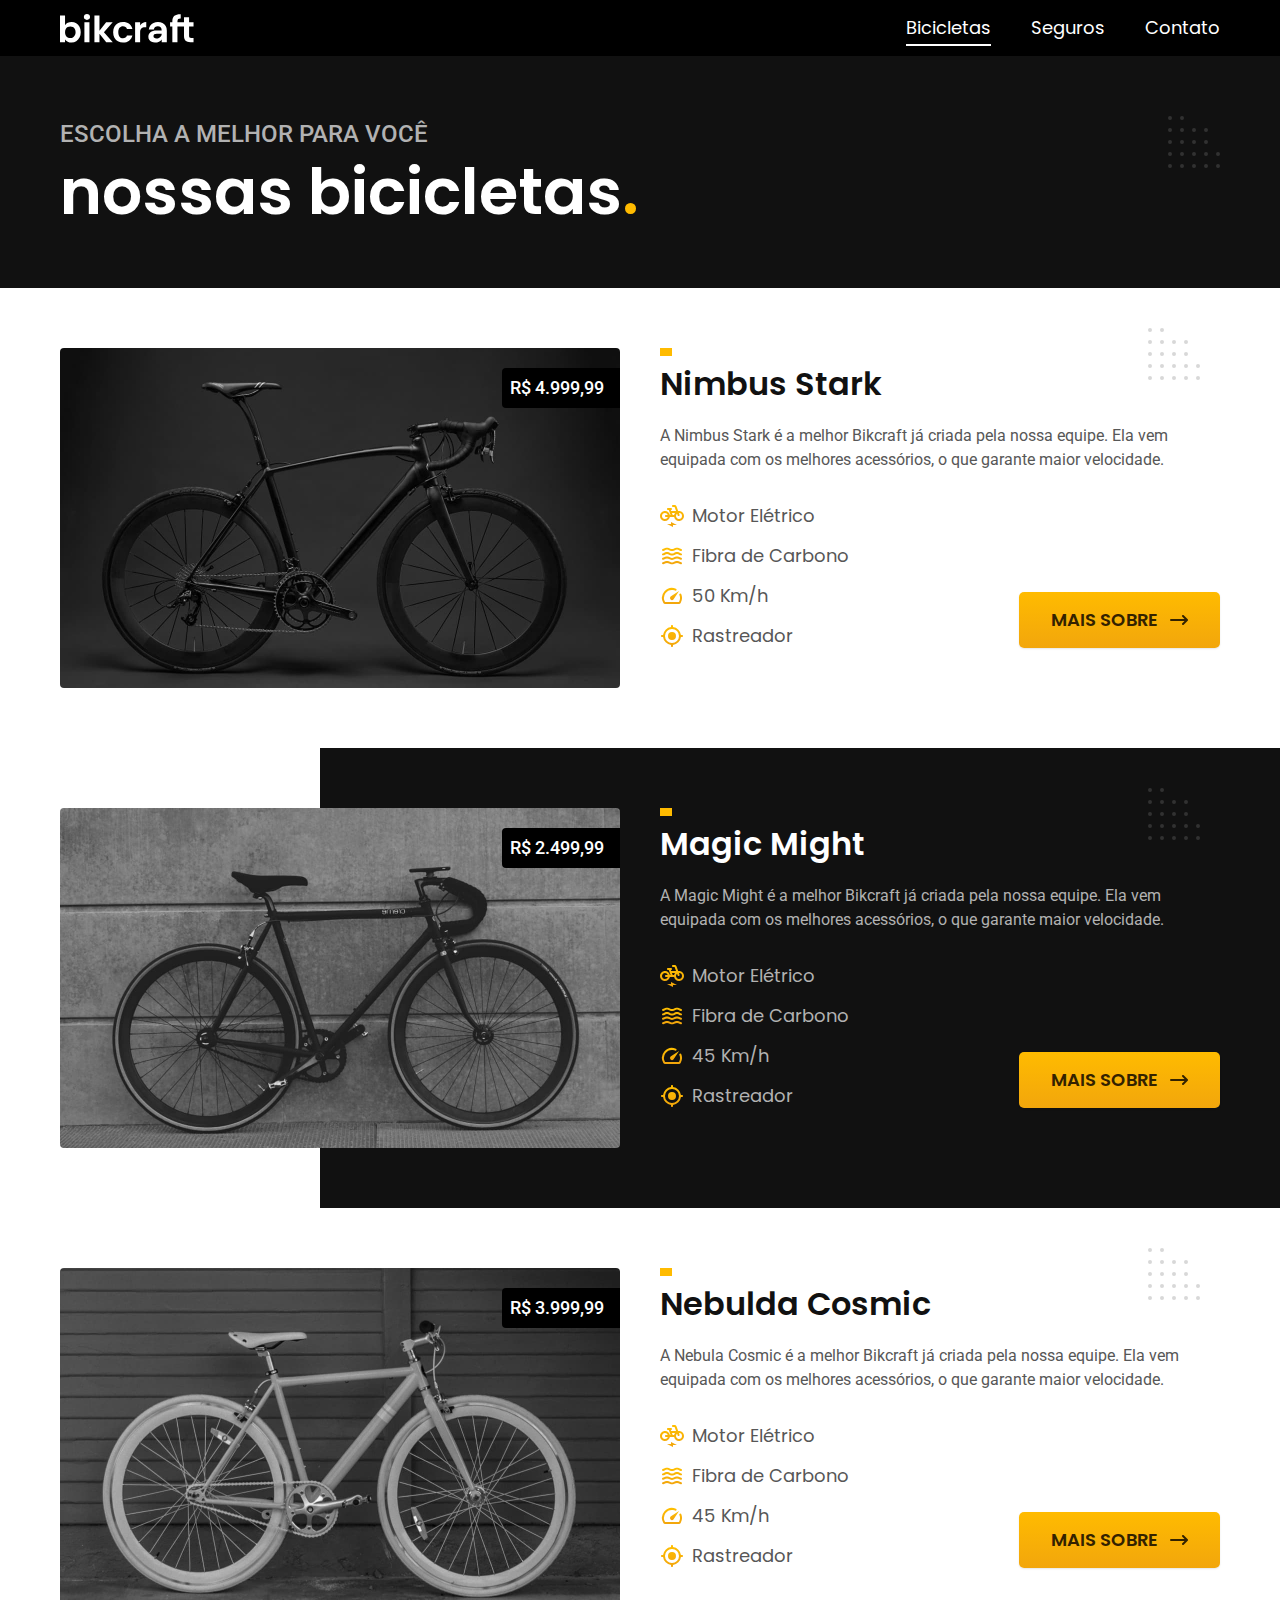
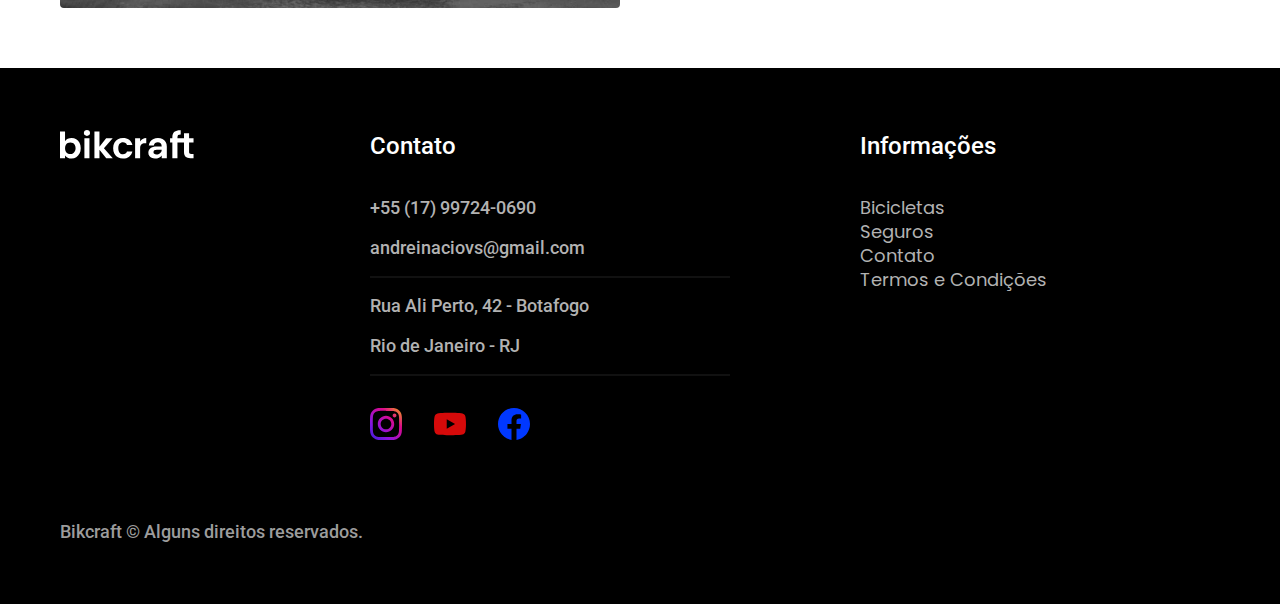
==== commit 83400401: "feat (JavaScript - part 1): implementando javascript no site" ====
--- a/bicicletas.html
+++ b/bicicletas.html
@@ -1,176 +1,287 @@
 <!DOCTYPE html>
 <html lang="en">
-
-<head>
-  <meta charset="UTF-8" />
-  <meta name="viewport" content="width=device-width, initial-scale=1.0" />
-  <meta name="description" content="Termos e condições de uso de nossos produtos." />
-  <link rel="preconnect" href="https://fonts.googleapis.com" />
-  <link rel="preconnect" href="https://fonts.gstatic.com" crossorigin />
-  <link
-    href="https://fonts.googleapis.com/css2?family=Poppins:ital,wght@0,100;0,200;0,300;0,400;0,500;0,600;0,700;0,800;0,900;1,100;1,200;1,300;1,400;1,500;1,600;1,700;1,800;1,900&family=Roboto:ital,wght@0,100;0,300;0,400;0,500;0,700;0,900;1,100;1,300;1,400;1,500;1,700;1,900&family=Merriweather:ital,wght@0,300;0,400;0,700;0,900;1,300;1,400;1,700;1,900&display=swap"
-    rel="stylesheet" />
-  <link rel="stylesheet" href="./css/style.css" />
-  <link rel="shortcut icon" href="./img/favicon.svg" type="image/x-icon" />
-  <title>Bikcraft - Bicicletas</title>
-</head>
-
-<body id="bicicletas">
-  <!--  HEADER -->
-  <header class="header-bg">
-    <div class="container header">
-      <a class="logo" href="./">
-        <img src="./img/bikcraft.svg" alt="Bikcraft" />
-      </a>
-      <nav aria-label="primaria">
-        <ul class="header-menu c0 font1-m">
-          <li>
-            <a class="header-bicicletas" href="./bicicletas.html">Bicicletas</a>
-          </li>
-          <li><a class="header-seguros" href="./seguros.html">Seguros</a></li>
-          <li><a class="header-contato" href="./contato.html">Contato</a></li>
-        </ul>
-      </nav>
-    </div>
-  </header>
-
-  <main>
-    <!-- Titulo -->
-    <div class="title-bg">
-      <div class="title container">
-        <p class="font2-l-bold c5">ESCOLHA A MELHOR PARA VOCÊ</p>
-        <h1 class="termo-title c0 font1-2xl">
-          nossas bicicletas<span class="p1">.</span>
-        </h1>
-      </div>
-    </div>
-
-    <!-- Conteudo -->
-    <div class="bicicletas container">
-      <div class="bicicletas-imagem">
-        <img src="./img/bicicletas/nimbus.jpg" alt="Bicicleat Preta" />
-        <span class="font2-m c0">R$ 4.999,99</span>
-      </div>
-      <div class="bicicletas-conteudo">
-        <h2 class="font1-xl">Nimbus Stark</h2>
-        <p class="font2-s c8">
-          A Nimbus Stark é a melhor Bikcraft já criada pela nossa equipe. Ela
-          vem equipada com os melhores acessórios, o que garante maior
-          velocidade.
-        </p>
-        <ul class="font1-m c8">
-          <li>
-            <img src="./img/icones/eletrica.svg" alt="" />Motor Elétrico
-          </li>
-          <li>
-            <img src="./img//icones/carbono.svg" alt="" />Fibra de Carbono
-          </li>
-          <li><img src="./img/icones/velocidade.svg" alt="" />50 Km/h</li>
-          <li><img src="./img/icones/rastreador.svg" alt="" />Rastreador</li>
-        </ul>
-        <a class="btn seta" href="./bicicletas/nimbus.html">MAIS SOBRE</a>
-      </div>
-    </div>
-    <!-- Conteudo -->
-    <div class="bicicletas-bg">
+  <head>
+    <meta charset="UTF-8" />
+    <meta name="viewport" content="width=device-width, initial-scale=1.0" />
+    <meta
+      name="description"
+      content="Termos e condições de uso de nossos produtos."
+    />
+    <link rel="preconnect" href="https://fonts.googleapis.com" />
+    <link rel="preconnect" href="https://fonts.gstatic.com" crossorigin />
+    <link
+      href="https://fonts.googleapis.com/css2?family=Poppins:ital,wght@0,100;0,200;0,300;0,400;0,500;0,600;0,700;0,800;0,900;1,100;1,200;1,300;1,400;1,500;1,600;1,700;1,800;1,900&family=Roboto:ital,wght@0,100;0,300;0,400;0,500;0,700;0,900;1,100;1,300;1,400;1,500;1,700;1,900&family=Merriweather:ital,wght@0,300;0,400;0,700;0,900;1,300;1,400;1,700;1,900&display=swap"
+      rel="stylesheet"
+    />
+    <link rel="stylesheet" href="./css/style.css" />
+    <link rel="preload" href="./css/style.css" as="style" />
+    <link rel="shortcut icon" href="./img/favicon.svg" type="image/x-icon" />
+    <title>Bikcraft - Bicicletas</title>
+  </head>
+
+  <body id="bicicletas">
+    <!--  HEADER -->
+    <header class="header-bg">
+      <div class="container header">
+        <a class="logo" href="./">
+          <img
+            src="./img/bikcraft.svg"
+            width="136"
+            height="32"
+            alt="Bikcraft"
+          />
+        </a>
+        <nav aria-label="primaria">
+          <ul class="header-menu c0 font1-m">
+            <li>
+              <a href="./bicicletas.html">Bicicletas</a>
+            </li>
+            <li><a href="./seguros.html">Seguros</a></li>
+            <li><a href="./contato.html">Contato</a></li>
+          </ul>
+        </nav>
+      </div>
+    </header>
+
+    <main>
+      <!-- Titulo -->
+      <div class="title-bg">
+        <div class="title container">
+          <p class="font2-l-bold c5">ESCOLHA A MELHOR PARA VOCÊ</p>
+          <h1 class="termo-title c0 font1-2xl">
+            nossas bicicletas<span class="p1">.</span>
+          </h1>
+        </div>
+      </div>
+
+      <!-- Conteudo -->
       <div class="bicicletas container">
         <div class="bicicletas-imagem">
-          <img src="./img/bicicletas/magic.jpg" alt="Bicicleat Preta" />
-          <span class="font2-m c0">R$ 2.499,99</span>
+          <img
+            src="./img/bicicletas/nimbus.jpg"
+            width="1120"
+            height="680"
+            alt="Bicicleat Preta"
+          />
+          <span class="font2-m c0">R$ 4.999,99</span>
         </div>
         <div class="bicicletas-conteudo">
-          <h2 class="font1-xl c0">Magic Might</h2>
-          <p class="font2-s c5">
-            A Magic Might é a melhor Bikcraft já criada pela nossa equipe. Ela
+          <h2 class="font1-xl">Nimbus Stark</h2>
+          <p class="font2-s c8">
+            A Nimbus Stark é a melhor Bikcraft já criada pela nossa equipe. Ela
             vem equipada com os melhores acessórios, o que garante maior
             velocidade.
           </p>
-          <ul class="font1-m c5">
-            <li>
-              <img src="./img/icones/eletrica.svg" alt="" />Motor Elétrico
-            </li>
-            <li>
-              <img src="./img//icones/carbono.svg" alt="" />Fibra de Carbono
-            </li>
-            <li><img src="./img/icones/velocidade.svg" alt="" />45 Km/h</li>
-            <li>
-              <img src="./img/icones/rastreador.svg" alt="" />Rastreador
-            </li>
-          </ul>
-          <a class="btn seta" href="./bicicletas/magic.html">MAIS SOBRE</a>
-        </div>
-      </div>
-    </div>
-    <!-- Conteudo -->
-    <div class="bicicletas container">
-      <div class="bicicletas-imagem">
-        <img src="./img/bicicletas/nebula.jpg" alt="Bicicleat cinza" />
-        <span class="font2-m c0">R$ 3.999,99</span>
-      </div>
-      <div class="bicicletas-conteudo">
-        <h2 class="font1-xl">Nebulda Cosmic</h2>
-        <p class="font2-s c8">
-          A Nebula Cosmic é a melhor Bikcraft já criada pela nossa equipe. Ela
-          vem equipada com os melhores acessórios, o que garante maior
-          velocidade.
+          <ul class="font1-m c8">
+            <li>
+              <img
+                src="./img/icones/eletrica.svg"
+                width="32"
+                height="32"
+                alt=""
+              />Motor Elétrico
+            </li>
+            <li>
+              <img
+                src="./img//icones/carbono.svg"
+                width="32"
+                height="32"
+                alt=""
+              />Fibra de Carbono
+            </li>
+            <li>
+              <img
+                src="./img/icones/velocidade.svg"
+                width="32"
+                height="32"
+                alt=""
+              />50 Km/h
+            </li>
+            <li>
+              <img
+                src="./img/icones/rastreador.svg"
+                width="32"
+                height="32"
+                alt=""
+              />Rastreador
+            </li>
+          </ul>
+          <a class="btn seta" href="./bicicletas/nimbus.html">MAIS SOBRE</a>
+        </div>
+      </div>
+      <!-- Conteudo -->
+      <div class="bicicletas-bg">
+        <div class="bicicletas container">
+          <div class="bicicletas-imagem">
+            <img
+              src="./img/bicicletas/magic.jpg"
+              width="1120"
+              height="680"
+              alt="Bicicleat Preta"
+            />
+            <span class="font2-m c0">R$ 2.499,99</span>
+          </div>
+          <div class="bicicletas-conteudo">
+            <h2 class="font1-xl c0">Magic Might</h2>
+            <p class="font2-s c5">
+              A Magic Might é a melhor Bikcraft já criada pela nossa equipe. Ela
+              vem equipada com os melhores acessórios, o que garante maior
+              velocidade.
+            </p>
+            <ul class="font1-m c5">
+              <li>
+                <img
+                  src="./img/icones/eletrica.svg"
+                  width="32"
+                  height="32"
+                  alt=""
+                />Motor Elétrico
+              </li>
+              <li>
+                <img
+                  src="./img//icones/carbono.svg"
+                  width="32"
+                  height="32"
+                  alt=""
+                />Fibra de Carbono
+              </li>
+              <li>
+                <img
+                  src="./img/icones/velocidade.svg"
+                  width="32"
+                  height="32"
+                  alt=""
+                />45 Km/h
+              </li>
+              <li>
+                <img
+                  src="./img/icones/rastreador.svg"
+                  width="32"
+                  height="32"
+                  alt=""
+                />Rastreador
+              </li>
+            </ul>
+            <a class="btn seta" href="./bicicletas/magic.html">MAIS SOBRE</a>
+          </div>
+        </div>
+      </div>
+      <!-- Conteudo -->
+      <div class="bicicletas container">
+        <div class="bicicletas-imagem">
+          <img
+            src="./img/bicicletas/nebula.jpg"
+            width="1120"
+            height="680"
+            alt="Bicicleat cinza"
+          />
+          <span class="font2-m c0">R$ 3.999,99</span>
+        </div>
+        <div class="bicicletas-conteudo">
+          <h2 class="font1-xl">Nebulda Cosmic</h2>
+          <p class="font2-s c8">
+            A Nebula Cosmic é a melhor Bikcraft já criada pela nossa equipe. Ela
+            vem equipada com os melhores acessórios, o que garante maior
+            velocidade.
+          </p>
+          <ul class="font1-m c8">
+            <li>
+              <img
+                src="./img/icones/eletrica.svg"
+                width="32"
+                height="32"
+                alt=""
+              />Motor Elétrico
+            </li>
+            <li>
+              <img
+                src="./img//icones/carbono.svg"
+                width="32"
+                height="32"
+                alt=""
+              />Fibra de Carbono
+            </li>
+            <li>
+              <img
+                src="./img/icones/velocidade.svg"
+                width="32"
+                height="32"
+                alt=""
+              />45 Km/h
+            </li>
+            <li>
+              <img
+                src="./img/icones/rastreador.svg"
+                width="32"
+                height="32"
+                alt=""
+              />Rastreador
+            </li>
+          </ul>
+          <a class="btn seta" href="./bicicletas/nebula.html">MAIS SOBRE</a>
+        </div>
+      </div>
+    </main>
+
+    <!-- Footer -->
+    <footer class="footer-bg">
+      <div class="container footer">
+        <img src="./img/bikcraft.svg" width="136" height="32" alt="" />
+        <div class="footer-contato">
+          <h3 class="font2-l-bold c0">Contato</h3>
+          <ul class="font2-m c5">
+            <li><a href="tel:+5517997240690">+55 (17) 99724-0690</a></li>
+            <li>
+              <a href="mailto:andreinaciovs@gmail.com"
+                >andreinaciovs@gmail.com</a
+              >
+            </li>
+            <li>Rua Ali Perto, 42 - Botafogo</li>
+            <li>Rio de Janeiro - RJ</li>
+          </ul>
+          <div class="footer-redes">
+            <a href="./">
+              <img
+                src="./img/redes/instagram.svg"
+                width="32"
+                height="32"
+                alt="Instagram"
+              />
+            </a>
+            <a href="./">
+              <img
+                src="./img/redes/youtube.svg"
+                width="32"
+                height="32"
+                alt="Youtube"
+              />
+            </a>
+            <a href="./">
+              <img
+                src="./img/redes/facebook.svg"
+                width="32"
+                height="32"
+                alt="Facebook"
+              />
+            </a>
+          </div>
+        </div>
+        <div class="footer-informacoes">
+          <h3 class="font2-l-bold c0">Informações</h3>
+          <nav>
+            <ul class="font1-m c5">
+              <li><a href="./bicicletas.html">Bicicletas</a></li>
+              <li><a href="./seguros.html">Seguros</a></li>
+              <li><a href="./contato.html">Contato</a></li>
+              <li><a href="./termos.html">Termos e Condições</a></li>
+            </ul>
+          </nav>
+        </div>
+        <p class="footer-copy font2-m c6">
+          Bikcraft © Alguns direitos reservados.
         </p>
-        <ul class="font1-m c8">
-          <li>
-            <img src="./img/icones/eletrica.svg" alt="" />Motor Elétrico
-          </li>
-          <li>
-            <img src="./img//icones/carbono.svg" alt="" />Fibra de Carbono
-          </li>
-          <li><img src="./img/icones/velocidade.svg" alt="" />45 Km/h</li>
-          <li><img src="./img/icones/rastreador.svg" alt="" />Rastreador</li>
-        </ul>
-        <a class="btn seta" href="./bicicletas/nebula.html">MAIS SOBRE</a>
-      </div>
-    </div>
-  </main>
-
-  <!-- Footer -->
-  <footer class="footer-bg">
-    <div class="container footer">
-      <img src="./img/bikcraft.svg" alt="" />
-      <div class="footer-contato">
-        <h3 class="font2-l-bold c0">Contato</h3>
-        <ul class="font2-m c5">
-          <li><a href="tel:+5517997240690">+55 (17) 99724-0690</a></li>
-          <li>
-            <a href="mailto:andreinaciovs@gmail.com">andreinaciovs@gmail.com</a>
-          </li>
-          <li>Rua Ali Perto, 42 - Botafogo</li>
-          <li>Rio de Janeiro - RJ</li>
-        </ul>
-        <div class="footer-redes">
-          <a href="./">
-            <img src="./img/redes/instagram.svg" alt="Instagram" />
-          </a>
-          <a href="./">
-            <img src="./img/redes/youtube.svg" alt="Youtube" />
-          </a>
-          <a href="./">
-            <img src="./img/redes/facebook.svg" alt="Facebook" />
-          </a>
-        </div>
-      </div>
-      <div class="footer-informacoes">
-        <h3 class="font2-l-bold c0">Informações</h3>
-        <nav>
-          <ul class="font1-m c5">
-            <li><a href="./bicicletas.html">Bicicletas</a></li>
-            <li><a href="./seguros.html">Seguros</a></li>
-            <li><a href="./contato.html">Contato</a></li>
-            <li><a href="./termos.html">Termos e Condições</a></li>
-          </ul>
-        </nav>
-      </div>
-      <p class="footer-copy font2-m c6">
-        Bikcraft © Alguns direitos reservados.
-      </p>
-    </div>
-  </footer>
-</body>
-
-</html>+      </div>
+    </footer>
+    <script src="./js/script.js"></script>
+  </body>
+</html>
--- a/css/style.css
+++ b/css/style.css
@@ -27,6 +27,14 @@
 @import "./seguros/vantagens.css";
 @import "./seguros/perguntas.css";
 
+/* Contato */
+@import "./contato/contato.css";
+@import "./contato/formulario.css";
+@import "./contato/lojas.css";
+
+/* Orçamento */
+@import "./orcamento/orcamento.css";
+
 /* Termos */
 @import "./termos/termos.css";
 
--- a/css/style.css
+++ b/css/style.css
@@ -27,6 +27,14 @@
 @import "./seguros/vantagens.css";
 @import "./seguros/perguntas.css";
 
+/* Contato */
+@import "./contato/contato.css";
+@import "./contato/formulario.css";
+@import "./contato/lojas.css";
+
+/* Orçamento */
+@import "./orcamento/orcamento.css";
+
 /* Termos */
 @import "./termos/termos.css";
 
